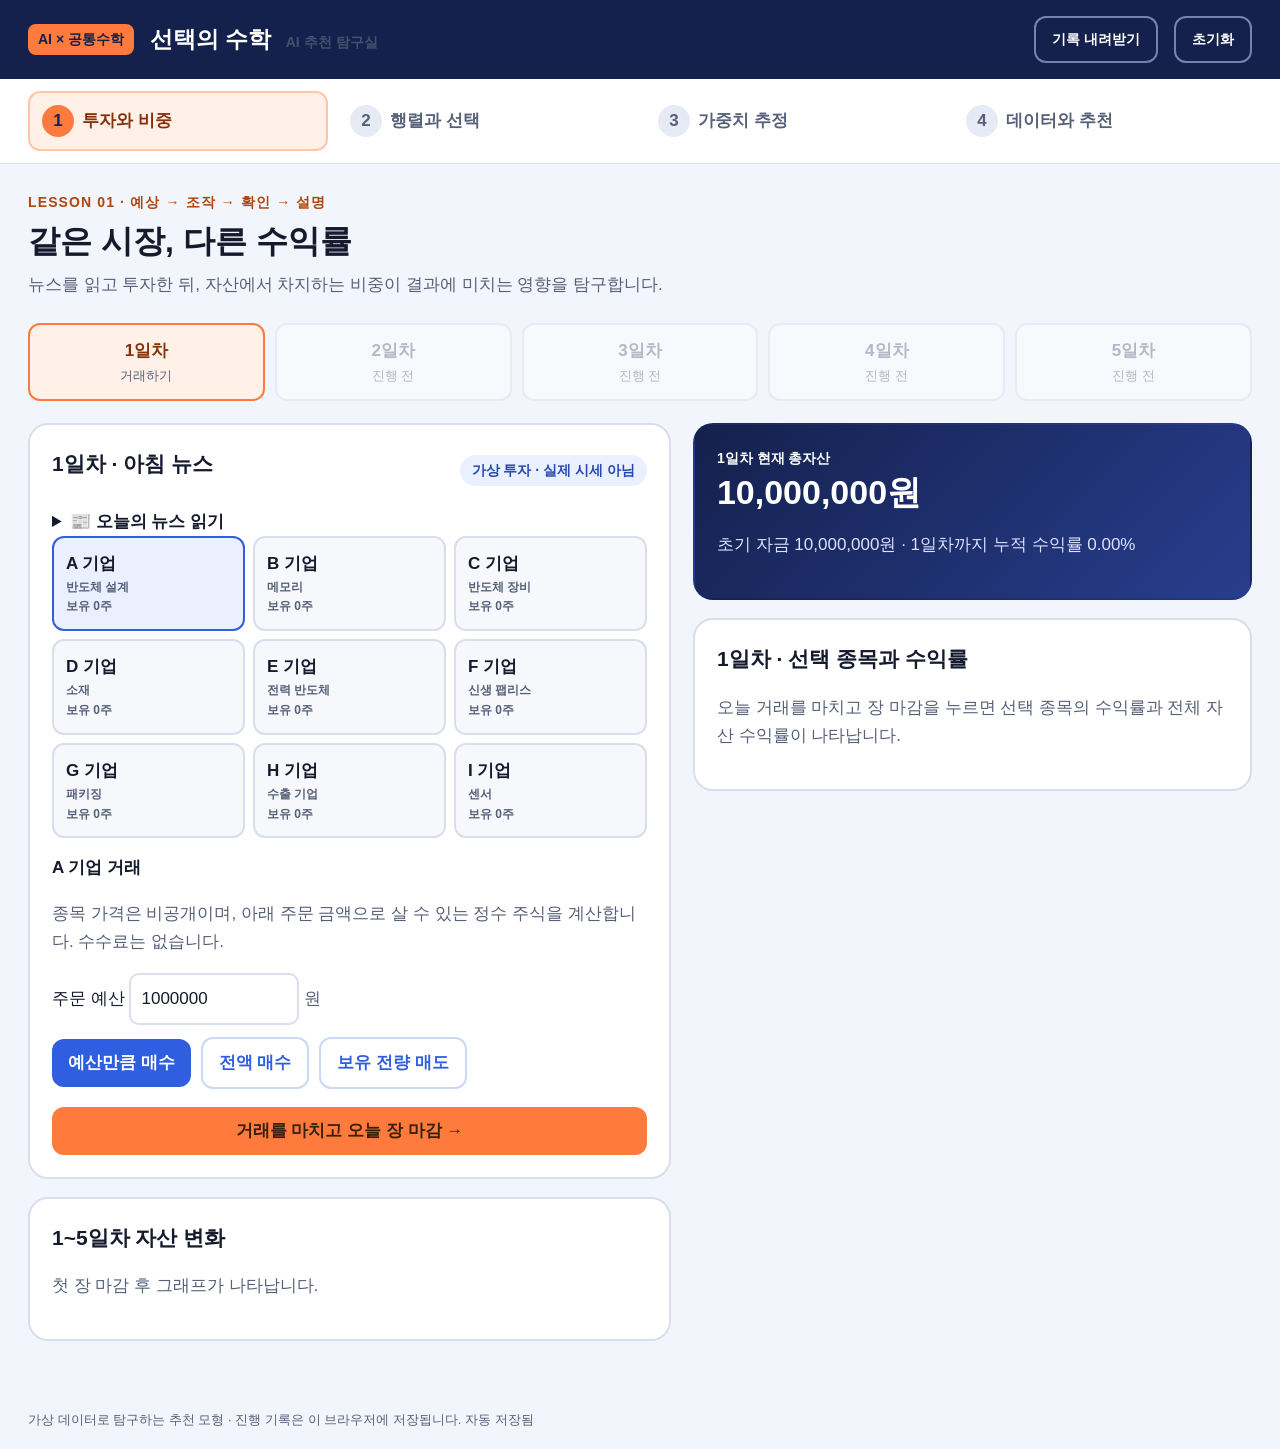
==== ai-math/index.html @ f9b7d898 "Improve matrix notation and add per-product answer verdicts" ====
<!doctype html>
<html lang="ko"><head><meta charset="utf-8"><meta name="viewport" content="width=device-width,initial-scale=1"><title>선택의 수학 · AI 추천 탐구실</title><link rel="stylesheet" href="styles.css?v=4ef4c8dabb06"><script src="script.js?v=f99b9f321ad0" defer></script></head>
<body><header><span class="badge">AI × 공통수학</span><h1>선택의 수학 <small>AI 추천 탐구실</small></h1><button id="export" class="outline light">기록 내려받기</button><button id="reset" class="outline light">초기화</button></header>
<nav aria-label="차시 선택" id="tabs"></nav><main><div class="intro"><span id="eyebrow"></span><h2 id="title"></h2><p id="description"></p></div><div id="content"></div></main><footer>가상 데이터로 탐구하는 추천 모형 · 진행 기록은 이 브라우저에 저장됩니다. <span id="save-status" role="status"></span></footer><div id="toast" role="status" aria-live="polite"></div></body></html>
---- ai-math/styles.css ----
:root{--navy:#14214d;--orange:#ff7a3d;--blue:#2f5fe0;--green:#087854;--red:#b32e36;--ink:#151a2d;--sub:#566079;--line:#d8deec;--bg:#f2f5fb}*{box-sizing:border-box}body{margin:0;background:var(--bg);color:var(--ink);font-family:Pretendard,"Noto Sans KR","Malgun Gothic",sans-serif;font-size:17px;line-height:1.65}header{background:var(--navy);color:white;display:flex;gap:16px;align-items:center;padding:16px 28px;flex-wrap:wrap}h1{font-size:23px;margin:0;flex:1}h1 small{font-size:14px;opacity:.75;display:inline-block;margin-left:8px}.badge{background:var(--orange);color:#14214d;border-radius:8px;padding:4px 10px;font-weight:800;font-size:14px}nav{background:white;display:grid;grid-template-columns:repeat(4,1fr);gap:8px;padding:12px 28px;border-bottom:1px solid var(--line)}nav button{background:white;color:var(--sub);box-shadow:none;text-align:left;border:2px solid transparent;padding:12px}nav button.active{background:#fff1e8;border-color:#ffc5a8;color:#85320c}.number{display:inline-grid;place-items:center;border-radius:50%;width:32px;height:32px;background:#e6eaf4;margin-right:8px}.active .number{background:var(--orange);color:var(--navy)}main{max-width:1400px;margin:auto;padding:24px 28px 50px}.intro span{font-weight:800;color:#ad470f;font-size:14px;letter-spacing:.08em}h2{font-size:32px;margin:4px 0 8px;line-height:1.35}.intro p{color:var(--sub);margin:0 0 24px}.grid{display:grid;grid-template-columns:minmax(0,1.15fr) minmax(0,1fr);gap:22px;align-items:start}.stack{display:grid;gap:18px}.card{background:white;border:2px solid var(--line);border-radius:20px;padding:22px;min-width:0}.card h3{margin:0 0 12px;font-size:21px}.card h4{margin:16px 0 6px}.hero{background:linear-gradient(135deg,#14214d,#293d8e);color:white;border-color:transparent}.hero p{color:#dce3ff}.muted,small{color:var(--sub)}.hero small{color:#dce3ff}.row{display:flex;gap:10px;align-items:center;flex-wrap:wrap}.between{justify-content:space-between}.metric{font-size:34px;font-weight:850;line-height:1.3}.label{font-size:14px;font-weight:700}.pill{display:inline-block;background:#eaf0ff;color:#2549ae;border-radius:20px;padding:4px 12px;font-size:14px;font-weight:800}.good{color:var(--green)}.bad{color:var(--red)}button{font:inherit;font-weight:750;border:0;border-radius:12px;padding:10px 16px;background:var(--blue);color:white;cursor:pointer;transition:background .15s}button:hover{filter:brightness(.94)}button:focus-visible,input:focus-visible,textarea:focus-visible,select:focus-visible{outline:3px solid #e08a1e;outline-offset:3px}button:disabled{opacity:.4;cursor:not-allowed}button.orange{background:var(--orange);color:#38200b}.outline{background:white;color:var(--blue);border:2px solid #cbd8fa}.light{color:white;border-color:#7682ac;background:transparent;font-size:14px}input,textarea,select{font:inherit;color:var(--ink);padding:10px;border:2px solid var(--line);border-radius:10px;background:white;max-width:100%}input[type=range]{width:100%;accent-color:var(--blue);padding:0;min-height:32px}input[type=number]{width:95px}textarea{display:block;width:100%;resize:vertical;min-height:100px;margin:10px 0}.scroll{overflow:auto;max-width:100%}table{width:100%;border-collapse:collapse;font-variant-numeric:tabular-nums}th{font-size:14px;color:#2549ae;background:#eaf0ff;white-space:nowrap}td,th{padding:9px 8px;text-align:center;border-bottom:1px solid #e5e9f2}td:first-child{text-align:left;font-weight:700}.stockgrid{display:grid;grid-template-columns:repeat(3,1fr);gap:8px}.stock{background:#f6f8fc;color:var(--ink);border:2px solid var(--line);text-align:left;padding:12px}.stock.selected{border-color:var(--blue);background:#eaf0ff}.stock small{display:block;font-size:12px}.notice{background:#fff6dd;border-left:5px solid #d78b1e;padding:13px 16px;border-radius:10px;margin:14px 0}.feedback{background:#e6f7f0;border-left:5px solid var(--green);padding:14px;border-radius:10px;margin-top:14px}.equation{font-size:21px;text-align:center;background:#f2f5fc;padding:16px;border-radius:14px;overflow:auto}.matrix{display:inline-grid;gap:4px;padding:8px 14px;border-left:3px solid var(--navy);border-right:3px solid var(--navy);vertical-align:middle;margin:8px}.matrix span{display:flex;gap:20px;justify-content:space-between}svg{width:100%;height:auto;display:block}.legend{display:flex;gap:15px;justify-content:center;flex-wrap:wrap;font-size:14px}.swatch{display:inline-block;width:10px;height:10px;border-radius:50%;margin-right:5px}.student{font-size:58px;text-align:center;margin:12px}.progress{height:9px;border-radius:9px;background:#e5eaf5;overflow:hidden;margin:12px 0}.progress div{height:100%;background:var(--orange)}.choices{display:grid;grid-template-columns:repeat(4,1fr);gap:8px;margin:12px 0}.choices div{text-align:center;padding:12px 4px;border-radius:12px;background:#f2f5fb}.choices .winner{background:#e6f7f0;box-shadow:inset 0 0 0 2px var(--green)}.compare{display:grid;grid-template-columns:1fr 1fr;gap:12px}.compare>div{border:2px solid var(--line);border-radius:15px;padding:16px}.matchgrid{display:grid;grid-template-columns:repeat(5,1fr);gap:6px}.match{padding:8px;background:#e6f7f0;color:var(--green);border-radius:9px;text-align:center;font-size:13px}.match.no{background:#fdecea;color:var(--red)}details{margin-top:14px}summary{cursor:pointer;font-weight:750}footer{max-width:1400px;margin:auto;padding:18px 28px;font-size:13px;color:var(--sub)}#toast{position:fixed;bottom:20px;left:50%;transform:translateX(-50%);background:var(--navy);color:white;padding:12px 24px;border-radius:12px;display:none;max-width:90%;z-index:20}.plotlabel{font-size:12px;fill:var(--sub)}.checkpoint{background:#f5f8ff;padding:14px;border-radius:12px;margin-top:12px}.formula-input{width:62px!important;padding:5px;text-align:center}.sr-only{position:absolute;width:1px;height:1px;overflow:hidden;clip:rect(0,0,0,0)}@media(max-width:950px){.grid{grid-template-columns:1fr}nav{padding:8px;gap:2px}nav button{font-size:13px;padding:8px 4px}.number{display:block;margin:0 auto 4px}header{padding:14px}main{padding:20px 14px}h2{font-size:26px}.card{padding:17px}h1 small{display:block;margin:0}.compare{grid-template-columns:1fr}}@media print{header button,nav,button{display:none}body{background:white}.grid{display:block}.card{break-inside:avoid;margin-bottom:16px}footer{display:none}}
@media(max-width:600px){header{gap:10px}header .badge{font-size:12px}h1{flex:1 1 180px;font-size:21px}header button{flex:1}.number{display:grid}.matchgrid{gap:5px}.match{font-size:12px}}
.day-steps{display:grid;grid-template-columns:repeat(5,minmax(0,1fr));gap:10px;margin-bottom:22px}.day-steps button{background:white;color:var(--sub);border:2px solid var(--line);padding:12px 6px;box-shadow:none}.day-steps button small{display:block;font-size:13px;font-weight:500}.day-steps .selected{background:#fff1e8;border-color:var(--orange);color:#85320c}.day-metrics{margin:12px 0 20px}.day-metrics .metric{font-size:28px;margin:8px 0}.total-row{background:#eaf0ff;font-weight:800}@media(max-width:600px){.day-steps{gap:5px}.day-steps button{font-size:14px;padding:9px 2px}.day-steps button small{font-size:11px}#day-result td,#day-result th{padding:8px 4px;font-size:13px}.day-metrics{grid-template-columns:1fr 1fr}.day-metrics>div{padding:10px}.day-metrics .metric{font-size:23px}}
@media(max-width:600px){header{display:grid;grid-template-columns:auto minmax(0,1fr)}header h1{font-size:21px;min-width:0}header button{width:100%;white-space:nowrap}header h1 small{font-size:13px}}
.math-steps{display:grid;grid-template-columns:repeat(6,minmax(0,1fr));gap:8px;margin-bottom:20px}.math-steps button{background:white;color:var(--sub);border:2px solid var(--line);padding:12px 6px;font-size:14px}.math-steps button span{display:block;font-size:18px;margin-bottom:4px}.math-steps .selected{background:#fff1e8;border-color:var(--orange);color:#85320c}.math-activity{max-width:1050px;margin:auto}.math-navigation{border-top:1px solid var(--line);padding-top:20px;margin-top:26px}.math-input{width:76px!important;padding:7px;text-align:center}.math-expression{gap:8px;font-size:18px}.math-expression .matrix{padding:6px}.matrix-tasks{display:grid;grid-template-columns:1fr 1fr;gap:12px}.score-input-table td{padding:6px}.answer-error{border-color:var(--red);background:#fff3f1}.range-tasks .math-input{width:90px!important}@media(max-width:850px){.math-steps{grid-template-columns:repeat(3,minmax(0,1fr))}.matrix-tasks{grid-template-columns:1fr}}@media(max-width:600px){.math-input{width:60px!important}.math-expression{font-size:15px}.math-steps button{font-size:12px}.math-activity{padding:16px}.score-input-table{min-width:370px}}
var{font-family:"Cambria Math","Times New Roman",serif;font-style:italic;font-weight:500;font-size:1.12em}.matrix-question h4{margin:0 0 16px}.matrix-equation{display:flex;align-items:center;gap:16px;flex-wrap:nowrap;min-height:108px}.math-matrix{position:relative;display:inline-grid;align-items:center;justify-items:center;gap:12px;padding:14px 16px;vertical-align:middle;color:var(--navy)}.math-matrix::before,.math-matrix::after{content:"";position:absolute;top:0;bottom:0;width:10px;border-top:2px solid currentColor;border-bottom:2px solid currentColor}.math-matrix::before{left:0;border-left:2px solid currentColor}.math-matrix::after{right:0;border-right:2px solid currentColor}.matrix-row{grid-template-columns:repeat(2,1fr)}.matrix-column{grid-template-columns:1fr;font-family:"Cambria Math","Times New Roman",serif;font-size:25px;gap:4px;white-space:nowrap}.math-operator{font-family:"Cambria Math","Times New Roman",serif;font-size:28px}.matrix-result{display:flex;align-items:center;gap:10px;margin:20px 0}.matrix-question .math-input{width:66px!important;font-family:"Cambria Math","Times New Roman",serif;font-size:23px;padding:9px 4px;font-variant-numeric:tabular-nums;appearance:textfield;-moz-appearance:textfield}.matrix-question input::-webkit-inner-spin-button,.matrix-question input::-webkit-outer-spin-button{-webkit-appearance:none;margin:0}.matrix-check-row{align-items:flex-start;gap:12px;border-top:1px solid var(--line);padding-top:14px}.matrix-verdict{font-size:14px;flex:1;min-width:140px;padding:9px 0;min-height:44px}.verdict-correct{font-weight:750;color:var(--green)}.verdict-wrong{font-weight:750;color:var(--red)}.answer-correct{border-color:var(--green);background:#f0faf5}@media(max-width:600px){.matrix-equation{gap:10px}.math-matrix{padding:12px;gap:8px}.matrix-question .math-input{width:55px!important;font-size:21px}.matrix-column{font-size:24px}.matrix-result{gap:9px}.matrix-question{padding:16px 12px}}
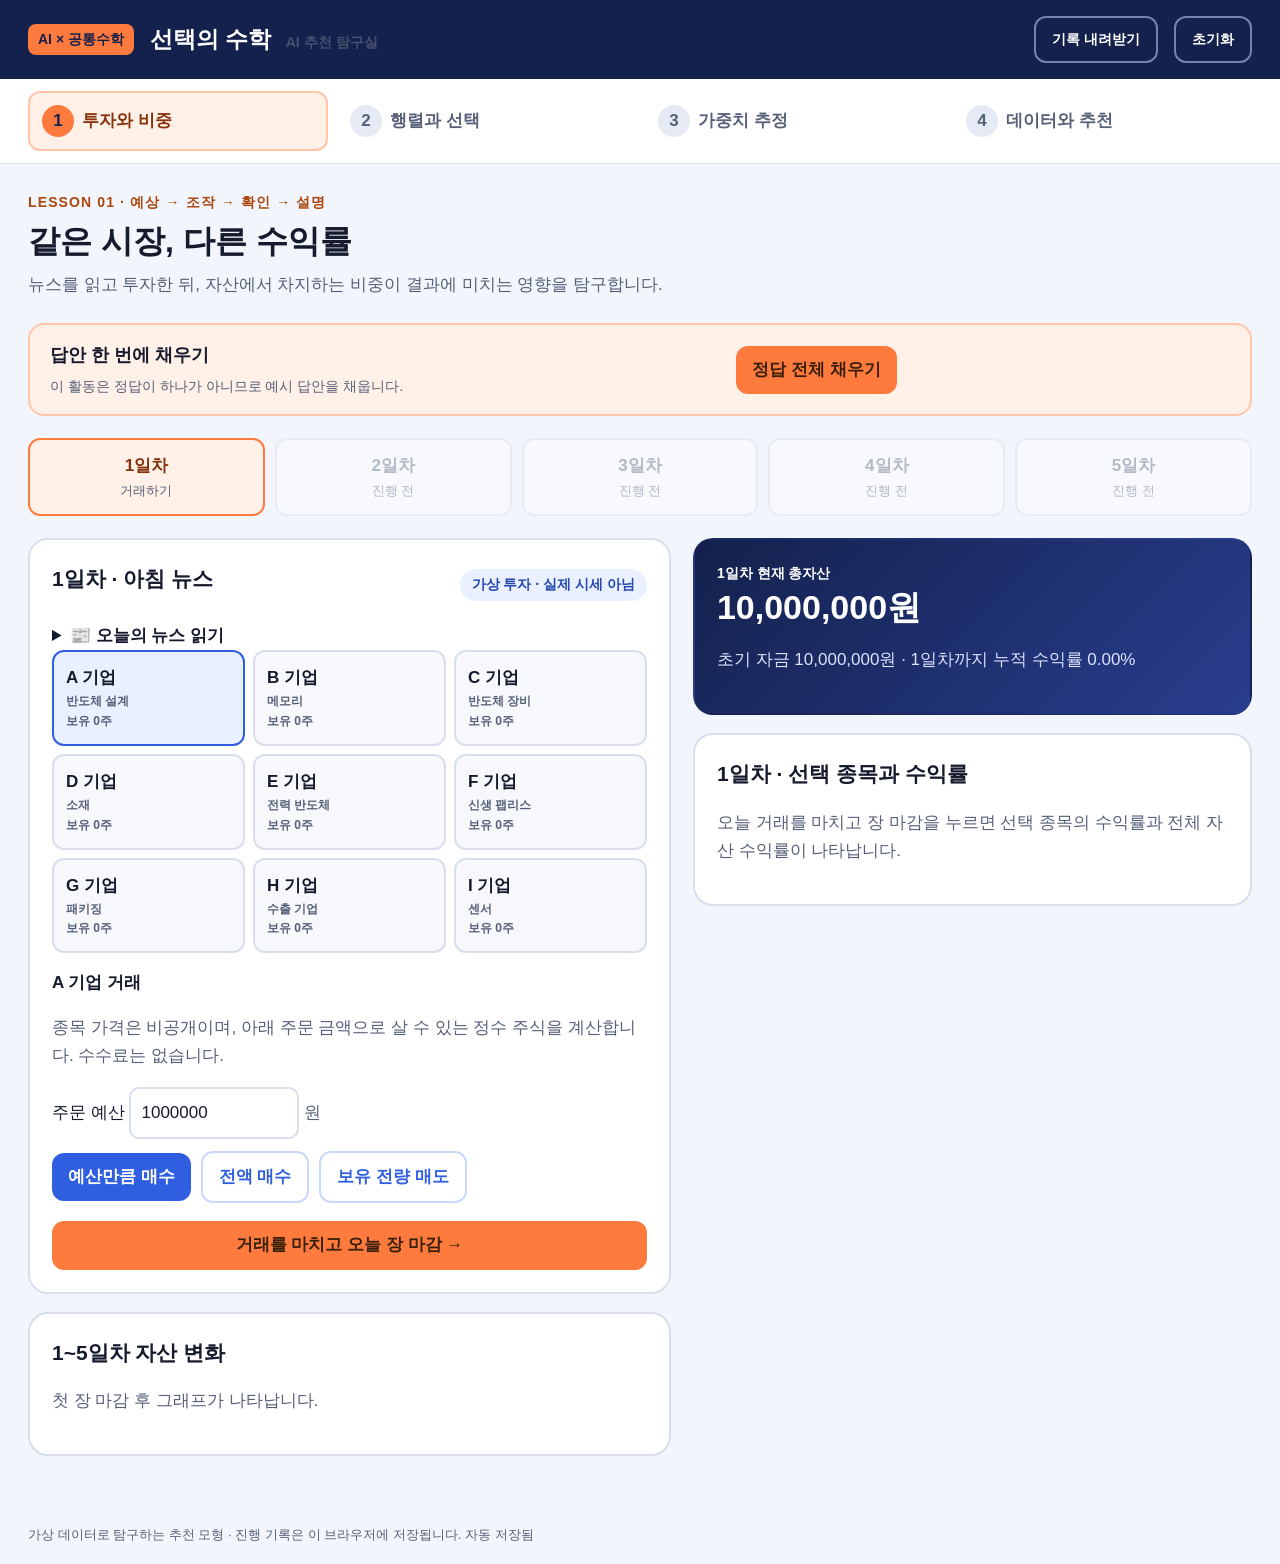
==== commit 61e96b33: "Put fill-all control at the top of every lesson" ====
--- a/ai-math/index.html
+++ b/ai-math/index.html
@@ -1,4 +1,4 @@
 <!doctype html>
-<html lang="ko"><head><meta charset="utf-8"><meta name="viewport" content="width=device-width,initial-scale=1"><title>선택의 수학 · AI 추천 탐구실</title><link rel="stylesheet" href="styles.css?v=4ef4c8dabb06"><script src="script.js?v=f99b9f321ad0" defer></script></head>
+<html lang="ko"><head><meta charset="utf-8"><meta name="viewport" content="width=device-width,initial-scale=1"><title>선택의 수학 · AI 추천 탐구실</title><link rel="stylesheet" href="styles.css?v=78917ef4bb90"><script src="script.js?v=83de7d25c294" defer></script></head>
 <body><header><span class="badge">AI × 공통수학</span><h1>선택의 수학 <small>AI 추천 탐구실</small></h1><button id="export" class="outline light">기록 내려받기</button><button id="reset" class="outline light">초기화</button></header>
 <nav aria-label="차시 선택" id="tabs"></nav><main><div class="intro"><span id="eyebrow"></span><h2 id="title"></h2><p id="description"></p></div><div id="content"></div></main><footer>가상 데이터로 탐구하는 추천 모형 · 진행 기록은 이 브라우저에 저장됩니다. <span id="save-status" role="status"></span></footer><div id="toast" role="status" aria-live="polite"></div></body></html>
--- a/ai-math/styles.css
+++ b/ai-math/styles.css
@@ -4,3 +4,10 @@
 @media(max-width:600px){header{display:grid;grid-template-columns:auto minmax(0,1fr)}header h1{font-size:21px;min-width:0}header button{width:100%;white-space:nowrap}header h1 small{font-size:13px}}
 .math-steps{display:grid;grid-template-columns:repeat(6,minmax(0,1fr));gap:8px;margin-bottom:20px}.math-steps button{background:white;color:var(--sub);border:2px solid var(--line);padding:12px 6px;font-size:14px}.math-steps button span{display:block;font-size:18px;margin-bottom:4px}.math-steps .selected{background:#fff1e8;border-color:var(--orange);color:#85320c}.math-activity{max-width:1050px;margin:auto}.math-navigation{border-top:1px solid var(--line);padding-top:20px;margin-top:26px}.math-input{width:76px!important;padding:7px;text-align:center}.math-expression{gap:8px;font-size:18px}.math-expression .matrix{padding:6px}.matrix-tasks{display:grid;grid-template-columns:1fr 1fr;gap:12px}.score-input-table td{padding:6px}.answer-error{border-color:var(--red);background:#fff3f1}.range-tasks .math-input{width:90px!important}@media(max-width:850px){.math-steps{grid-template-columns:repeat(3,minmax(0,1fr))}.matrix-tasks{grid-template-columns:1fr}}@media(max-width:600px){.math-input{width:60px!important}.math-expression{font-size:15px}.math-steps button{font-size:12px}.math-activity{padding:16px}.score-input-table{min-width:370px}}
 var{font-family:"Cambria Math","Times New Roman",serif;font-style:italic;font-weight:500;font-size:1.12em}.matrix-question h4{margin:0 0 16px}.matrix-equation{display:flex;align-items:center;gap:16px;flex-wrap:nowrap;min-height:108px}.math-matrix{position:relative;display:inline-grid;align-items:center;justify-items:center;gap:12px;padding:14px 16px;vertical-align:middle;color:var(--navy)}.math-matrix::before,.math-matrix::after{content:"";position:absolute;top:0;bottom:0;width:10px;border-top:2px solid currentColor;border-bottom:2px solid currentColor}.math-matrix::before{left:0;border-left:2px solid currentColor}.math-matrix::after{right:0;border-right:2px solid currentColor}.matrix-row{grid-template-columns:repeat(2,1fr)}.matrix-column{grid-template-columns:1fr;font-family:"Cambria Math","Times New Roman",serif;font-size:25px;gap:4px;white-space:nowrap}.math-operator{font-family:"Cambria Math","Times New Roman",serif;font-size:28px}.matrix-result{display:flex;align-items:center;gap:10px;margin:20px 0}.matrix-question .math-input{width:66px!important;font-family:"Cambria Math","Times New Roman",serif;font-size:23px;padding:9px 4px;font-variant-numeric:tabular-nums;appearance:textfield;-moz-appearance:textfield}.matrix-question input::-webkit-inner-spin-button,.matrix-question input::-webkit-outer-spin-button{-webkit-appearance:none;margin:0}.matrix-check-row{align-items:flex-start;gap:12px;border-top:1px solid var(--line);padding-top:14px}.matrix-verdict{font-size:14px;flex:1;min-width:140px;padding:9px 0;min-height:44px}.verdict-correct{font-weight:750;color:var(--green)}.verdict-wrong{font-weight:750;color:var(--red)}.answer-correct{border-color:var(--green);background:#f0faf5}@media(max-width:600px){.matrix-equation{gap:10px}.math-matrix{padding:12px;gap:8px}.matrix-question .math-input{width:55px!important;font-size:21px}.matrix-column{font-size:24px}.matrix-result{gap:9px}.matrix-question{padding:16px 12px}}
+
+@font-face{font-family:"Inquiry Math";src:url([data-uri]) format("woff");font-style:normal;font-weight:400;font-display:swap}
+var{font-family:"Inquiry Math","Cambria Math",serif;font-style:normal;font-weight:400;font-synthesis:none}.matrix-column var{font-size:1em}.math-matrix::before,.math-matrix::after{border:0;width:14px;background:url("data:image/svg+xml,%3Csvg xmlns='http://www.w3.org/2000/svg' viewBox='0 0 16 100' preserveAspectRatio='none'%3E%3Cpath d='M14 1 C-2 22 -2 78 14 99' fill='none' stroke='%2314214d' stroke-width='2' vector-effect='non-scaling-stroke'/%3E%3C/svg%3E") center/100% 100% no-repeat}.math-matrix::after{transform:scaleX(-1)}.matrix-result{display:flex;flex-wrap:nowrap;white-space:nowrap;gap:12px}.matrix-result>*{flex:0 0 auto}.matrix-polynomial{display:inline-flex;align-items:center;gap:9px;white-space:nowrap;flex-wrap:nowrap}.matrix-polynomial>*{flex:0 0 auto}.matrix-polynomial var{margin-left:-4px}@media(max-width:600px){.matrix-result{gap:10px}.matrix-polynomial{gap:8px}}
+.row-calculate{white-space:nowrap;font-size:14px;padding:7px 10px}.score-input-table th:first-child,.score-input-table td:first-child{position:sticky;left:0;background:#f5f8ff;z-index:1}.score-input-table th:first-child{background:#eaf0ff}
+.plot-reference{margin:20px 0 24px}.plot-reference h4{margin:0 0 10px}.plot-reference table{min-width:320px}
+.fill-all-row{margin-top:20px}
+.fill-toolbar{background:#fff1e8;border:2px solid #ffc5a8;border-radius:16px;padding:16px 20px;display:flex;align-items:center;justify-content:space-between;gap:12px;flex-wrap:wrap;margin-bottom:22px}.fill-toolbar strong{font-size:18px}.fill-toolbar p{margin:4px 0 0;color:var(--sub);font-size:14px}.fill-toolbar button{white-space:nowrap}#fill-toolbar-status:not(:empty){flex-basis:100%;font-size:14px;color:var(--green);font-weight:700}@media(max-width:600px){.fill-toolbar button{width:100%}}
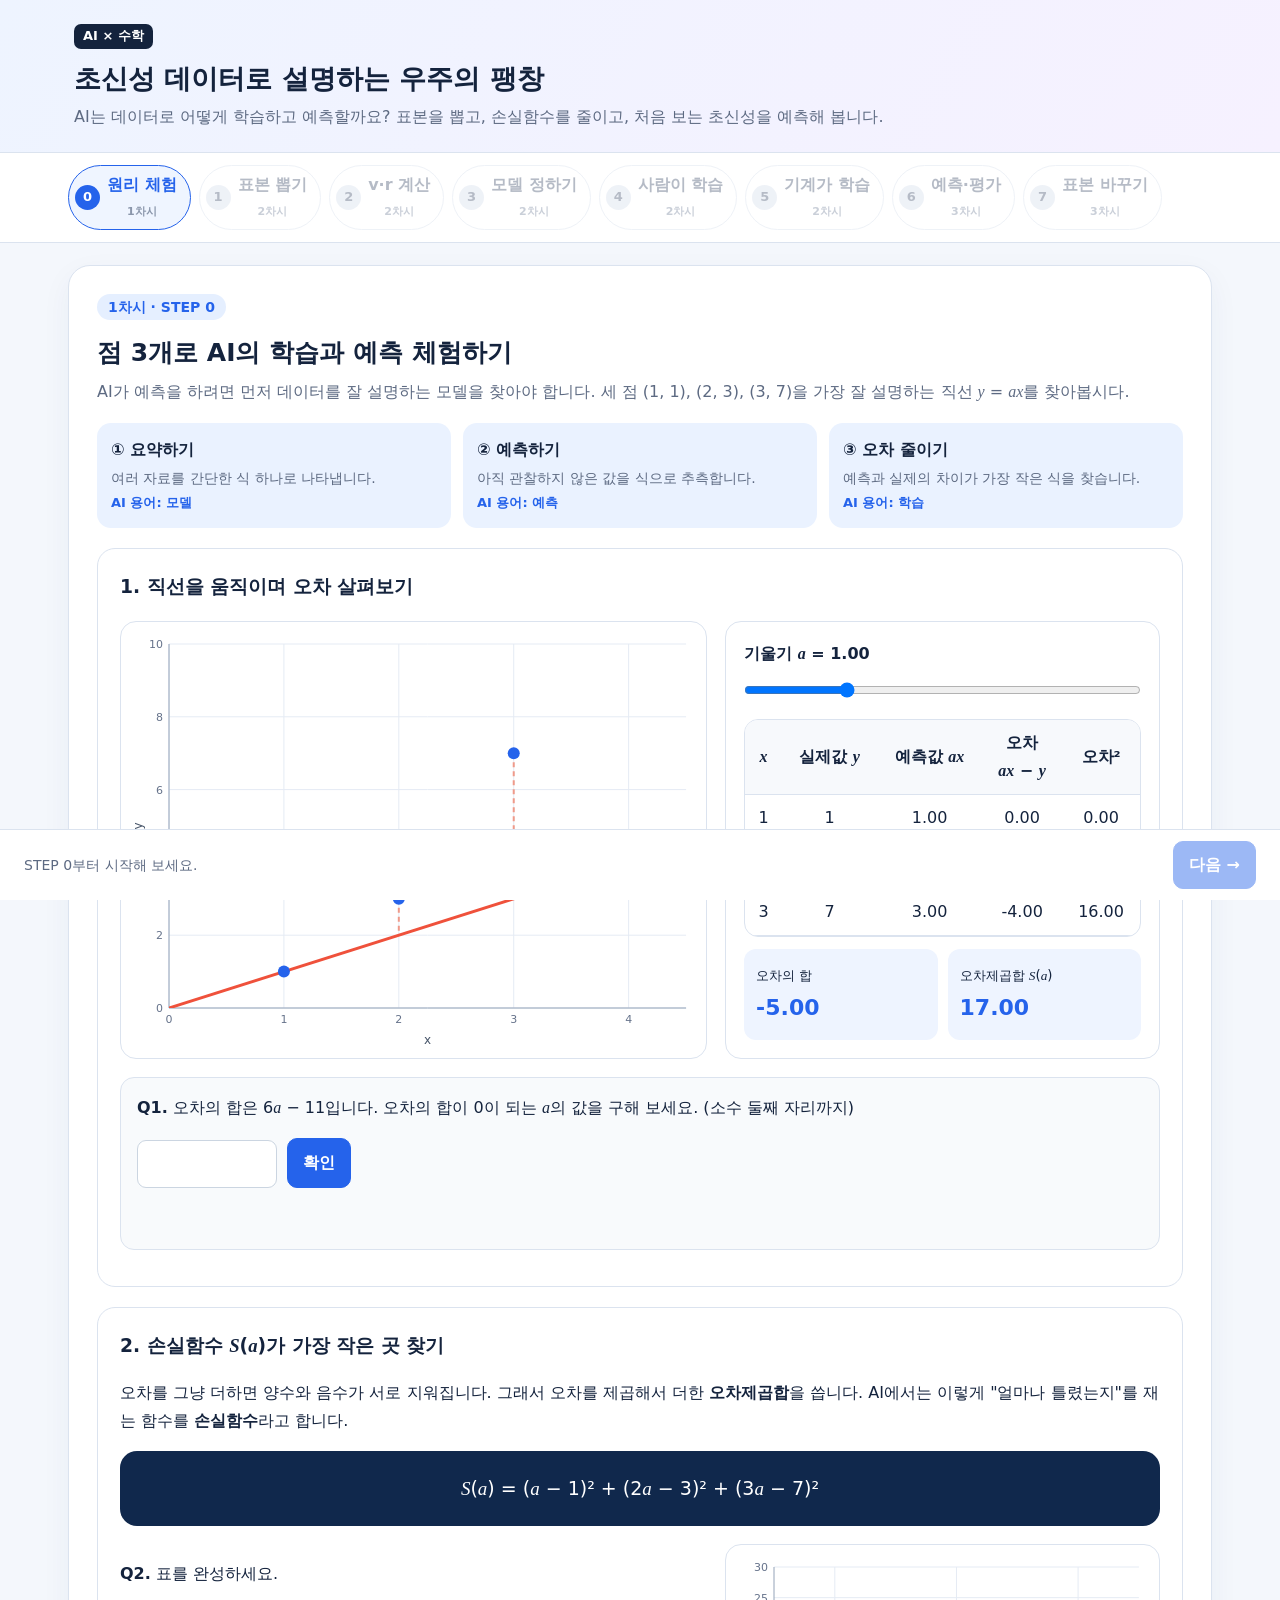
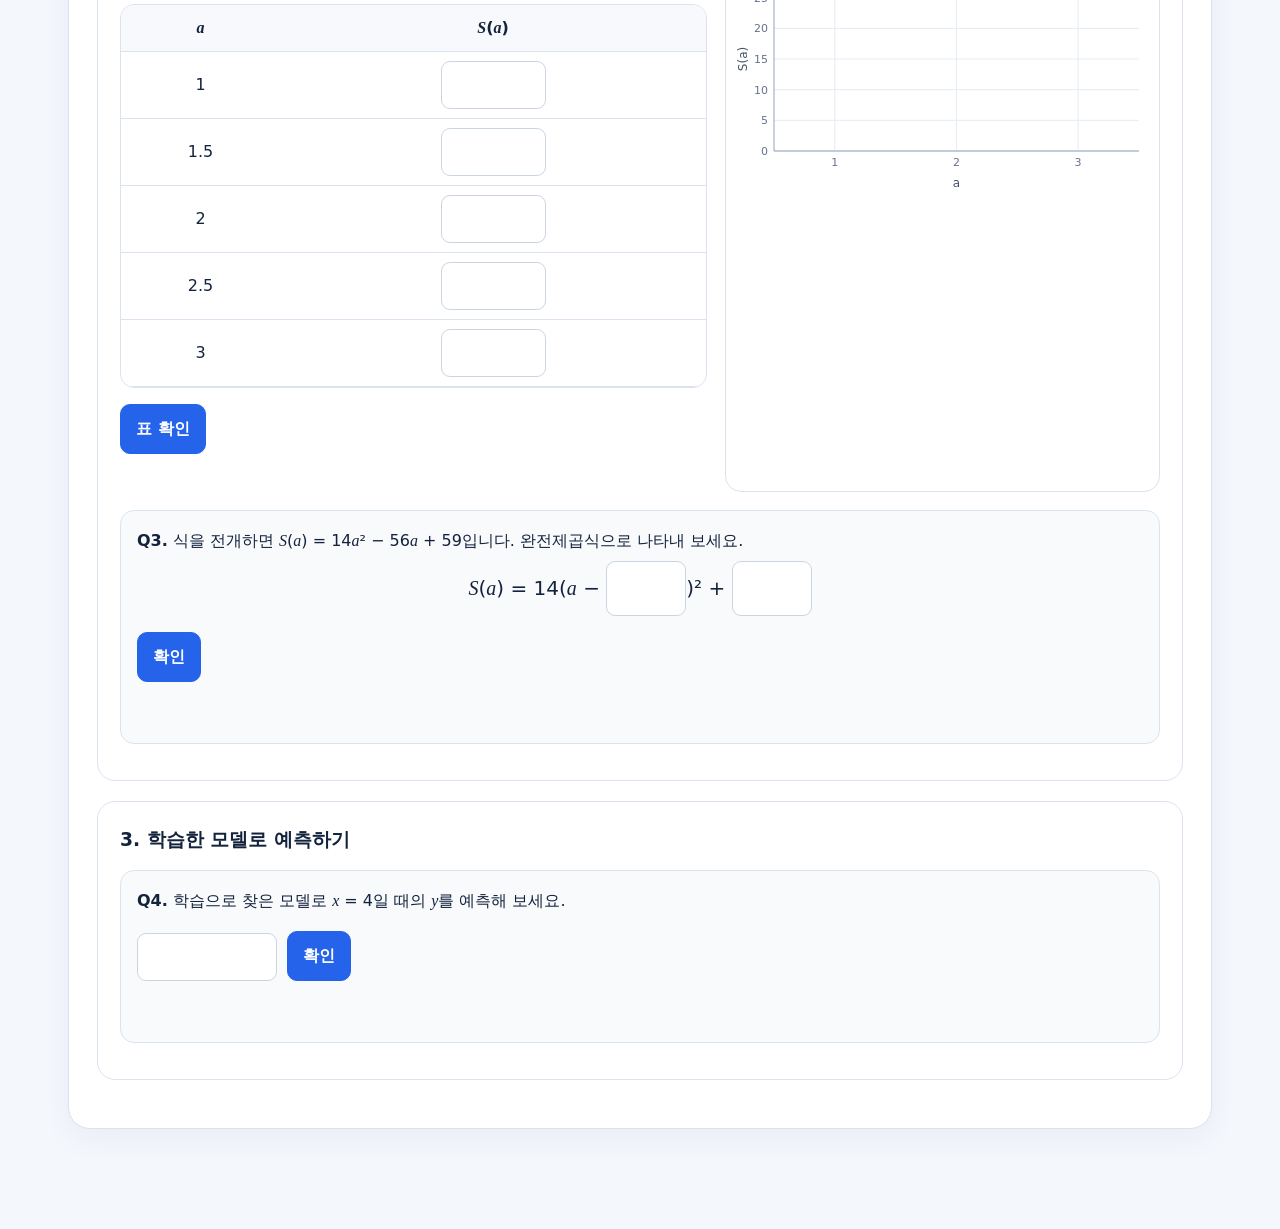
==== commit 47a2c3d3: "Add files via upload" ====
--- a/ai-math/index.html
+++ b/ai-math/index.html
@@ -1,4 +1,275 @@
 <!doctype html>
-<html lang="ko"><head><meta charset="utf-8"><meta name="viewport" content="width=device-width,initial-scale=1"><title>선택의 수학 · AI 추천 탐구실</title><link rel="stylesheet" href="styles.css?v=78917ef4bb90"><script src="script.js?v=83de7d25c294" defer></script></head>
-<body><header><span class="badge">AI × 공통수학</span><h1>선택의 수학 <small>AI 추천 탐구실</small></h1><button id="export" class="outline light">기록 내려받기</button><button id="reset" class="outline light">초기화</button></header>
-<nav aria-label="차시 선택" id="tabs"></nav><main><div class="intro"><span id="eyebrow"></span><h2 id="title"></h2><p id="description"></p></div><div id="content"></div></main><footer>가상 데이터로 탐구하는 추천 모형 · 진행 기록은 이 브라우저에 저장됩니다. <span id="save-status" role="status"></span></footer><div id="toast" role="status" aria-live="polite"></div></body></html>
+<html lang="ko">
+<head>
+<meta charset="utf-8">
+<meta name="viewport" content="width=device-width,initial-scale=1">
+<title>초신성 데이터로 설명하는 우주의 팽창</title>
+<link rel="stylesheet" href="style.css">
+</head>
+<body>
+<header><div><span class="badge">AI × 수학</span><h1>초신성 데이터로 설명하는 우주의 팽창</h1><p>AI는 데이터로 어떻게 학습하고 예측할까요? 표본을 뽑고, 손실함수를 줄이고, 처음 보는 초신성을 예측해 봅니다.</p></div></header>
+<nav id="tabs" aria-label="활동 단계"></nav>
+<main>
+
+<!-- STEP 0 -->
+<section class="stage" data-step="0">
+<span class="tag">1차시 · STEP 0</span>
+<h2>점 3개로 AI의 학습과 예측 체험하기</h2>
+<p class="lead">AI가 예측을 하려면 먼저 데이터를 잘 설명하는 모델을 찾아야 합니다. 세 점 (1, 1), (2, 3), (3, 7)을 가장 잘 설명하는 직선 <i>y</i> = <i>ax</i>를 찾아봅시다.</p>
+<div class="uses">
+<div><b>① 요약하기</b><span>여러 자료를 간단한 식 하나로 나타냅니다.</span><em>AI 용어: 모델</em></div>
+<div><b>② 예측하기</b><span>아직 관찰하지 않은 값을 식으로 추측합니다.</span><em>AI 용어: 예측</em></div>
+<div><b>③ 오차 줄이기</b><span>예측과 실제의 차이가 가장 작은 식을 찾습니다.</span><em>AI 용어: 학습</em></div>
+</div>
+
+<div class="lesson">
+<h3>1. 직선을 움직이며 오차 살펴보기</h3>
+<div class="plot-layout">
+<div class="canvasbox"><canvas id="toyPlot" class="tall"></canvas></div>
+<aside>
+<label class="sliderlabel">기울기 <i>a</i> = <b id="toyAval">1.00</b></label>
+<input id="toyA" type="range" min="0" max="4" step="0.05" value="1">
+<div class="tablewrap small"><table><thead><tr><th><i>x</i></th><th>실제값 <i>y</i></th><th>예측값 <i>ax</i></th><th>오차<br><i>ax</i> − <i>y</i></th><th>오차²</th></tr></thead><tbody id="toyRows"></tbody></table></div>
+<div class="sums"><div><small>오차의 합</small><b id="toySum">–</b></div><div><small>오차제곱합 <i>S</i>(<i>a</i>)</small><b id="toySSE">–</b></div></div>
+</aside>
+</div>
+<div class="qbox"><p><b>Q1.</b> 오차의 합은 6<i>a</i> − 11입니다. 오차의 합이 0이 되는 <i>a</i>의 값을 구해 보세요. (소수 둘째 자리까지)</p>
+<div class="controls"><input id="toyZero" type="number" step="0.01" inputmode="decimal" aria-label="오차의 합이 0이 되는 a"><button class="primary" id="toyZeroCheck">확인</button><button class="teacher-only" id="toyFill">정답 채우기(교사용)</button></div><p class="msg" id="toyZeroMsg"></p></div>
+</div>
+
+<div class="lesson">
+<h3>2. 손실함수 <i>S</i>(<i>a</i>)가 가장 작은 곳 찾기</h3>
+<p>오차를 그냥 더하면 양수와 음수가 서로 지워집니다. 그래서 오차를 제곱해서 더한 <b>오차제곱합</b>을 씁니다. AI에서는 이렇게 "얼마나 틀렸는지"를 재는 함수를 <b>손실함수</b>라고 합니다.</p>
+<div class="math"><i>S</i>(<i>a</i>) = (<i>a</i> − 1)² + (2<i>a</i> − 3)² + (3<i>a</i> − 7)²</div>
+<div class="plot-layout">
+<div><p><b>Q2.</b> 표를 완성하세요.</p>
+<div class="tablewrap small"><table><thead><tr><th><i>a</i></th><th><i>S</i>(<i>a</i>)</th></tr></thead><tbody id="toyLossRows"></tbody></table></div>
+<div class="controls"><button class="primary" id="toyTableCheck">표 확인</button></div><p class="msg" id="toyTableMsg"></p></div>
+<div class="canvasbox"><canvas id="toyLoss" class="short"></canvas></div>
+</div>
+<div class="qbox"><p><b>Q3.</b> 식을 전개하면 <i>S</i>(<i>a</i>) = 14<i>a</i>² − 56<i>a</i> + 59입니다. 완전제곱식으로 나타내 보세요.</p>
+<p class="square"><i>S</i>(<i>a</i>) = 14(<i>a</i> − <input id="sqA" type="number" step="any" aria-label="꼭짓점의 a 좌표">)² + <input id="sqB" type="number" step="any" aria-label="최솟값"></p>
+<div class="controls"><button class="primary" id="sqCheck">확인</button></div><p class="msg" id="sqMsg"></p></div>
+</div>
+
+<div class="lesson">
+<h3>3. 학습한 모델로 예측하기</h3>
+<div class="qbox"><p><b>Q4.</b> 학습으로 찾은 모델로 <i>x</i> = 4일 때의 <i>y</i>를 예측해 보세요.</p>
+<div class="controls"><input id="toyPred" type="number" step="any" aria-label="x가 4일 때 예측값"><button class="primary" id="toyPredCheck">확인</button></div><p class="msg" id="toyPredMsg"></p></div>
+<div class="terms" id="toyTerms" hidden>
+<h4>방금 한 일을 AI 용어로 바꾸면</h4>
+<table><tbody>
+<tr><td>모델</td><td>자료를 설명하는 식 <i>y</i> = <i>ax</i></td></tr>
+<tr><td>매개변수</td><td>데이터로부터 정해야 하는 값 <i>a</i></td></tr>
+<tr><td>손실함수</td><td>얼마나 틀렸는지 재는 함수 <i>S</i>(<i>a</i>)</td></tr>
+<tr><td>학습</td><td>손실함수가 가장 작아지는 <i>a</i> = 2 찾기</td></tr>
+<tr><td>예측</td><td>학습한 모델로 <i>x</i> = 4일 때 <i>y</i> = 8 계산하기</td></tr>
+</tbody></table>
+<p>다음 차시에는 같은 과정을 실제 초신성 관측 자료로 해 봅니다.</p>
+</div>
+</div>
+</section>
+
+<!-- STEP 1 -->
+<section class="stage" data-step="1" hidden>
+<span class="tag">2차시 · STEP 1</span>
+<h2>탐구할 초신성 표본을 뽑으세요</h2>
+<p class="lead">Ia형 초신성 1,048개의 관측 자료(Pantheon 표본)가 이 파일 안에 들어 있어 휴대폰에서도 바로 쓸 수 있습니다.</p>
+<div class="chips"><details><summary>학습 데이터</summary>모델이 매개변수를 정할 때 쓰는 자료</details><details><summary>검증 데이터</summary>학습에 쓰지 않고 남겨 두었다가 예측 실력을 평가할 때 쓰는 자료</details></div>
+<div class="qbox"><p><b>먼저 예상해 보세요.</b> 지구에서 멀리 있는 초신성일수록 멀어지는 속도(후퇴속도)는 어떻게 될까요?</p>
+<div class="radios" id="guessBox"><label><input type="radio" name="guess" value="inc"> 커진다</label><label><input type="radio" name="guess" value="dec"> 작아진다</label><label><input type="radio" name="guess" value="none"> 관계없다</label></div></div>
+<div class="controls">
+<label>자료 범위<select id="range"><option value="near">가까운 초신성 (z &lt; 0.1)</option><option value="all">전체 초신성</option></select></label>
+<label><span id="countLabel">표본 개수</span><input id="count" type="number" min="20" value="30"></label>
+<button class="primary" id="pick">무작위 표본 뽑기</button>
+</div>
+<p class="note">뽑은 표본의 80%는 <b>학습용</b>, 20%는 <b>검증용</b>으로 자동으로 나뉩니다. 검증용 자료는 학습하는 동안 쓰지 않고 남겨 두었다가 STEP 6에서 모델의 예측 실력을 평가할 때 씁니다.</p>
+<div class="stats" id="sampleStats">
+<div><small>선택한 표본</small><b id="stN">–</b></div>
+<div><small>적색편이 <i>zcmb</i>의 범위 · 평균</small><b id="stZ">–</b></div>
+<div><small>가장 밝은 초신성 (<i>mb</i> 최소)</small><b id="stBright">–</b></div>
+<div><small>가장 큰 <i>zcmb</i></small><b id="stFar">–</b></div>
+</div>
+<div class="tablewrap"><table><thead><tr><th>번호</th><th>Ia형 초신성</th><th><button class="sort" data-key="z">적색편이 <i>zcmb</i> <span>↕</span></button></th><th><button class="sort" data-key="m">겉보기등급 <i>mb</i> <span>↕</span></button></th><th>용도</th></tr></thead><tbody id="sampleRows"><tr><td colspan="5">예상을 고른 뒤 표본을 뽑아 주세요.</td></tr></tbody></table></div>
+</section>
+
+<!-- STEP 2 -->
+<section class="stage" data-step="2" hidden>
+<span class="tag">2차시 · STEP 2</span>
+<h2>후퇴속도 <i>v</i>와 거리 <i>r</i>을 계산하세요</h2>
+<p class="lead">관측값 <i>zcmb</i>와 <i>mb</i>를 AI가 다룰 수 있는 수치(특성)로 바꾸는 단계입니다.</p>
+<div class="formula-grid">
+<div class="formula"><small>후퇴속도</small><i>v</i> = <i>c</i> × <i>zcmb</i><br><span class="note"><i>c</i> = 3 × 10<sup>5</sup> km/s</span></div>
+<div class="formula"><small>거리</small><i>r</i> = 10<sup>(<i>mb</i> − 5.7)/5</sup> (Mpc)<br><span class="note">Ia형 초신성의 절대등급을 −19.3으로 가정한 식</span></div>
+</div>
+<details class="source"><summary>수식 보기: 거리 공식은 어떻게 나왔을까? (심화 · 상용로그)</summary>
+<p>겉보기등급 <i>m</i>, 절대등급 <i>M</i>, 거리 <i>d</i>(pc) 사이에는 <i>m</i> − <i>M</i> = 5 log <i>d</i> − 5가 성립합니다. <i>M</i> = −19.3을 넣으면</p>
+<p class="center"><i>mb</i> + 19.3 = 5 log <i>d</i> − 5 → log <i>d</i> = (<i>mb</i> + 24.3)/5</p>
+<p>1 Mpc = 10<sup>6</sup> pc이므로 log <i>r</i> = (<i>mb</i> + 24.3)/5 − 6 = (<i>mb</i> − 5.7)/5, 즉 <i>r</i> = 10<sup>(<i>mb</i> − 5.7)/5</sup>입니다.</p>
+<p class="note">상용로그는 고등학교 2학년 대수 내용이므로 평가 대상에서 제외합니다.</p>
+</details>
+<details class="source"><summary>유의할 점: <i>v</i> = <i>cz</i>는 어디까지 맞을까?</summary>
+<p><i>v</i> = <i>cz</i>는 적색편이가 작을 때(대략 <i>z</i> &lt; 0.1)만 잘 맞는 근사식입니다. 먼 은하의 적색편이는 우주 공간의 팽창으로 생기기 때문에, <i>z</i>가 큰 자료에 이 식을 그대로 쓰면 속도가 지나치게 크게 계산됩니다. <i>z</i> &gt; 1이면 빛의 속도보다 큰 값이 나오기도 합니다.</p>
+</details>
+<div class="tablewrap"><table><thead><tr><th>초신성</th><th>용도</th><th><i>zcmb</i></th><th><i>mb</i></th><th><i>v</i> (km/s)</th><th><i>r</i> (Mpc)</th><th>확인</th></tr></thead><tbody id="calcRows"></tbody></table></div>
+<div class="controls"><button class="primary" id="checkCalc">계산 확인</button><button id="fillCalc">모두 계산하기</button><span id="calcMsg" class="msg"></span></div>
+</section>
+
+<!-- STEP 3 -->
+<section class="stage" data-step="3" hidden>
+<span class="tag">2차시 · STEP 3</span>
+<h2>점을 찍고 모델을 정하세요</h2>
+<p class="lead">학습용 초신성의 (<i>r</i>, <i>v</i>)를 좌표평면에 찍어 경향을 관찰합니다. 가로축은 거리 <i>r</i>(Mpc), 세로축은 후퇴속도 <i>v</i>(km/s)입니다.</p>
+<div class="chips"><details><summary>모델</summary>자료 사이의 관계를 나타내는 식</details><details><summary>매개변수</summary>모델 안에서 데이터로부터 정해야 하는 값</details></div>
+<div class="plot-layout">
+<div class="canvasbox"><canvas id="plot" class="tall"></canvas></div>
+<aside><small>찍은 점 (학습용)</small><div class="counter"><span id="plotted">0</span> / <span id="plotTotal">0</span></div><button class="primary wide" id="plotAll">모든 점 한 번에 찍기</button><div id="pointList"></div><button class="wide" id="resetPlot">다시 찍기</button></aside>
+</div>
+<div class="lesson" id="modelCard" hidden>
+<h3>관찰하고 모델 정하기</h3>
+<div class="qbox"><p><b>Q1.</b> 점들의 경향으로 알맞은 것은?</p>
+<div class="radios"><label><input type="radio" name="trend" value="inc"> 거리가 멀수록 후퇴속도가 커진다</label><label><input type="radio" name="trend" value="dec"> 거리가 멀수록 후퇴속도가 작아진다</label><label><input type="radio" name="trend" value="none"> 거리와 후퇴속도는 관계없다</label></div>
+<div class="controls"><button class="primary" id="trendCheck">확인</button></div><p class="msg" id="trendMsg"></p></div>
+<div class="qbox"><p><b>Q2.</b> 직선의 식은 보통 <i>y</i> = <i>mx</i> + <i>b</i>로 씁니다. 우리는 절편 <i>b</i>를 빼고 <i>v</i> = <i>ar</i>로 두려고 합니다. 그 이유로 가장 알맞은 것은?</p>
+<div class="radios"><label><input type="radio" name="model" value="origin"> 거리가 0이면 후퇴속도도 0이어야 하므로</label><label><input type="radio" name="model" value="easy"> 절편이 있으면 계산할 수 없으므로</label><label><input type="radio" name="model" value="few"> 자료의 개수가 적으므로</label></div>
+<div class="controls"><button class="primary" id="modelCheck">확인</button></div><p class="msg" id="modelMsg"></p></div>
+</div>
+</section>
+
+<!-- STEP 4 -->
+<section class="stage" data-step="4" hidden>
+<span class="tag">2차시 · STEP 4</span>
+<h2>사람이 학습하기: 손실함수가 가장 작은 <i>a</i> 찾기</h2>
+<p class="lead">모델 <i>v</i> = <i>ar</i>의 기울기 <i>a</i>를 움직이며 손실함수 <i>S</i>(<i>a</i>) = Σ(<i>ar</i><sub>i</sub> − <i>v</i><sub>i</sub>)²이 가장 작아지는 값을 찾아 저장하세요.</p>
+<div class="chips"><details><summary>손실함수</summary>모델의 예측이 실제와 얼마나 다른지 재는 함수. 여기서는 오차제곱합</details></div>
+<div class="plot-layout">
+<div class="canvasbox"><canvas id="linePlot" class="tall"></canvas></div>
+<aside>
+<label class="sliderlabel">기울기 <i>a</i> = <b id="aval">–</b> km/s/Mpc</label>
+<input id="slope" type="range" min="0" max="150" step="0.1" value="20">
+<div class="sse"><small>손실함수 <i>S</i>(<i>a</i>)</small><b id="sse">–</b></div>
+<div class="canvasbox inner"><canvas id="lossPlot" class="short"></canvas></div>
+<button class="primary wide" id="saveGuess">이 값을 내 추정값으로 저장</button>
+<button class="wide teacher-only" id="bestGuess">최솟값으로 이동(교사용)</button>
+<p class="msg" id="guessMsg"></p>
+</aside>
+</div>
+</section>
+
+<!-- STEP 5 -->
+<section class="stage" data-step="5" hidden>
+<span class="tag">2차시 · STEP 5</span>
+<h2>기계가 학습하기: 규칙으로 <i>a</i>를 고쳐 나가기</h2>
+<p class="lead">이번에는 컴퓨터가 정해진 규칙에 따라 <i>a</i>를 스스로 고쳐 나갑니다. 컴퓨터는 그래프 전체를 보지 못하고, 지금 위치 주변의 손실만 계산할 수 있습니다.</p>
+<div class="chips"><details><summary>학습(최적화)</summary>손실함수가 작아지는 방향으로 매개변수를 반복해서 고쳐 나가는 과정</details></div>
+<div class="rule"><b>컴퓨터의 학습 규칙</b><ol><li>시작값 <i>a</i>와 이동 폭 <i>h</i>를 정한다.</li><li><i>S</i>(<i>a</i> − <i>h</i>), <i>S</i>(<i>a</i>), <i>S</i>(<i>a</i> + <i>h</i>)를 계산한다.</li><li>세 값 중 가장 작은 쪽으로 <i>a</i>를 옮긴다.</li><li>지금 자리가 가장 작으면 이동 폭 <i>h</i>를 절반으로 줄인다.</li><li><i>h</i>가 0.01보다 작아지면 멈춘다.</li></ol></div>
+<div class="controls">
+<label>시작값 <i>a</i><input id="gdStart" type="number" step="1" value="20"></label>
+<label>이동 폭 <i>h</i><input id="gdH" type="number" step="1" value="10"></label>
+<button id="gdReset">처음부터</button><button id="gdStep">한 단계 진행</button><button class="primary" id="gdRun">끝까지 진행</button>
+</div>
+<div class="plot-layout">
+<div class="canvasbox"><canvas id="gdPlot" class="tall"></canvas></div>
+<aside>
+<div class="stats one"><div><small>반복 횟수</small><b id="gdIter">0</b></div><div><small>현재 <i>a</i></small><b id="gdA">–</b></div><div><small>이동 폭 <i>h</i></small><b id="gdHval">–</b></div><div><small>현재 <i>S</i>(<i>a</i>)</small><b id="gdS">–</b></div></div>
+<p class="msg" id="gdMsg">‘한 단계 진행’을 눌러 보세요.</p>
+</aside>
+</div>
+<div class="tablewrap log"><table><thead><tr><th>반복</th><th><i>a</i></th><th><i>h</i></th><th><i>S</i>(<i>a</i> − <i>h</i>)</th><th><i>S</i>(<i>a</i>)</th><th><i>S</i>(<i>a</i> + <i>h</i>)</th><th>결정</th></tr></thead><tbody id="gdRows"></tbody></table></div>
+
+<div id="compareCard" hidden>
+<div class="lesson">
+<h3>세 가지 방법으로 구한 <i>a</i> 비교</h3>
+<div class="calculation"><div>내가 찾은 <i>a</i> (STEP 4)<b id="cmpMine">–</b></div><div>기계가 찾은 <i>a</i><b id="cmpGd">–</b></div><div>수학으로 구한 <i>a</i><b id="cmpFormula">–</b></div></div>
+<h4>수학으로 확인하기: 이차함수의 최솟값</h4>
+<p><i>S</i>(<i>a</i>) = Σ(<i>ar</i><sub>i</sub> − <i>v</i><sub>i</sub>)²을 전개하면 <i>a</i>에 대한 이차함수입니다.</p>
+<div class="math"><i>S</i>(<i>a</i>) = (Σ<i>r</i><sub>i</sub>²)<i>a</i>² − 2(Σ<i>r</i><sub>i</sub><i>v</i><sub>i</sub>)<i>a</i> + Σ<i>v</i><sub>i</sub>²<br>→ <i>a</i> = <span class="frac"><span>Σ<i>r</i><sub>i</sub><i>v</i><sub>i</sub></span><span>Σ<i>r</i><sub>i</sub>²</span></span>일 때 최소</div>
+<p>1차시의 14(<i>a</i> − 2)² + 3과 같은 원리입니다. 학습용 자료로 계산하면</p>
+<div class="calculation"><div>Σ<i>r</i><sub>i</sub><i>v</i><sub>i</sub><b id="dotRV">–</b></div><div>Σ<i>r</i><sub>i</sub>²<b id="dotRR">–</b></div><div><i>a</i> = Σ<i>r</i><sub>i</sub><i>v</i><sub>i</sub> ÷ Σ<i>r</i><sub>i</sub>²<b id="bestA">–</b></div></div>
+<details class="source"><summary>심화: 벡터의 내적과 정사영으로 구하기 (고급대수)</summary>
+<p>거리와 속도 자료를 벡터 <b><i>r</i>⃗ = (<i>r</i><sub>1</sub>, …, <i>r</i><sub>n</sub>)</b>, <b><i>v</i>⃗ = (<i>v</i><sub>1</sub>, …, <i>v</i><sub>n</sub>)</b>으로 두면 <i>S</i>(<i>a</i>) = |<i>a</i><i>r</i>⃗ − <i>v</i>⃗|²입니다. <i>a</i><i>r</i>⃗가 <i>v</i>⃗에 가장 가까울 때 오차 벡터는 <i>r</i>⃗에 수직이므로</p>
+<p class="center">(<i>v</i>⃗ − <i>a</i><i>r</i>⃗) · <i>r</i>⃗ = 0 → <i>a</i> = (<i>v</i>⃗ · <i>r</i>⃗) ÷ (<i>r</i>⃗ · <i>r</i>⃗)</p>
+<p class="note">교육과정 범위 밖의 내용이므로 평가 대상에서 제외합니다.</p>
+</details>
+</div>
+<div class="lesson">
+<h3>기울기 <i>a</i> 해석하기</h3>
+<div class="qbox"><p>거리가 1 Mpc 멀어질 때 후퇴속도는 약 몇 km/s 커질까요? (소수 첫째 자리까지)</p>
+<div class="controls"><input id="answerA" type="number" step="0.1" aria-label="1 Mpc당 후퇴속도 증가량"><span>km/s</span><button class="primary" id="checkA">확인</button><button class="teacher-only" id="fillA">정답 채우기(교사용)</button></div><p class="msg" id="answerMsg"></p></div>
+<div class="terms" id="hubbleNote" hidden></div>
+</div>
+</div>
+</section>
+
+<!-- STEP 6 -->
+<section class="stage" data-step="6" hidden>
+<span class="tag">3차시 · STEP 6</span>
+<h2>학습한 모델로 예측하고 평가하기</h2>
+<p class="lead">학습에 쓰지 않고 남겨 두었던 <b>검증용 초신성</b>으로 모델의 예측 실력을 평가합니다. 모델: <b id="modelEq">–</b></p>
+<div class="chips"><details><summary>예측</summary>학습한 모델에 새로운 입력을 넣어 결과를 계산하는 것</details><details><summary>일반화</summary>학습에 쓰지 않은 새로운 자료에서도 모델이 잘 맞는 정도</details></div>
+<div class="lesson">
+<h3>1. 검증용 초신성 하나 예측하기</h3>
+<div class="qbox"><p id="pred1Q">–</p>
+<div class="controls"><input id="pred1" type="number" step="any" aria-label="예측한 후퇴속도"><span>km/s</span><button class="primary" id="pred1Check">확인</button></div><p class="msg" id="pred1Msg"></p></div>
+</div>
+<div class="lesson" id="testResults" hidden>
+<h3>2. 검증용 초신성 전체 평가</h3>
+<div class="plot-layout">
+<div class="canvasbox"><canvas id="testPlot" class="tall"></canvas><p class="legend"><span class="dot train"></span>학습용 <span class="dot test"></span>검증용 <span class="lineKey"></span>모델 <i>v</i> = <i>ar</i></p></div>
+<aside>
+<div class="stats one"><div><small>학습용 자료의 평균 오차</small><b id="maeTrain">–</b></div><div><small>검증용 자료의 평균 오차</small><b id="maeTest">–</b></div></div>
+<p class="note">평균 오차는 |예측값 − 실제값|의 평균이고, 괄호 안은 실제값에 대한 비율입니다.</p>
+<div class="qbox"><p>학습에 쓰지 않은 검증용 자료에서도 모델이 비슷하게 맞았나요? 그렇게 판단한 이유는?</p><textarea id="note6" rows="3" placeholder="관찰한 결과와 이유를 써 보세요."></textarea></div>
+</aside>
+</div>
+<div class="tablewrap"><table><thead><tr><th>검증용 초신성</th><th><i>r</i> (Mpc)</th><th>실제 <i>v</i></th><th>예측 <i>v</i> = <i>ar</i></th><th>오차</th></tr></thead><tbody id="testRows"></tbody></table></div>
+</div>
+<div class="lesson">
+<h3>3. 거리를 모르는 은하의 거리 예측하기</h3>
+<p>천문학자들은 허블 법칙을 이용해, 적색편이만 측정한 은하까지의 거리를 추정합니다. <i>v</i> = <i>cz</i>로 속도를 구한 뒤 <i>r</i> = <i>v</i> ÷ <i>a</i>로 계산합니다.</p>
+<div class="controls"><label>적색편이 <i>z</i><input id="newZ" type="number" step="0.005" min="0" max="0.1" value="0.03"></label><div class="calcout" id="newOut">–</div></div>
+<div class="qbox"><p><b>Q.</b> 적색편이가 <i>z</i> = 0.02인 은하까지의 거리는 약 몇 Mpc일까요? (정수로)</p>
+<div class="controls"><input id="pred2" type="number" step="any" aria-label="예측한 거리"><span>Mpc</span><button class="primary" id="pred2Check">확인</button><button class="teacher-only" id="fill6">정답 채우기(교사용)</button></div><p class="msg" id="pred2Msg"></p></div>
+</div>
+</section>
+
+<!-- STEP 7 -->
+<section class="stage" data-step="7" hidden>
+<span class="tag">3차시 · STEP 7</span>
+<h2>표본을 바꾸면 모델도 바뀔까?</h2>
+<p class="lead">AI 모델은 어떤 데이터로 학습했는지에 따라 달라집니다. 조건을 바꿔 여러 번 학습시키고 결과를 기록해 봅시다. 여기서는 컴퓨터가 계산과 학습을 한 번에 처리합니다.</p>
+<div class="chips"><details><summary>데이터 편향</summary>학습 데이터가 한쪽으로 치우쳐 모델이 다른 상황에서 잘 맞지 않게 되는 것</details></div>
+<div class="rule"><b>실험해 보기</b><ol><li>같은 조건으로 세 번 학습시키면 <i>a</i>는 얼마나 달라질까?</li><li>표본 수를 20개와 150개로 바꾸면 <i>a</i>의 흔들림은 어떻게 달라질까?</li><li>가까운 초신성, 전체, 먼 초신성으로 학습시키면 <i>a</i>는 어떻게 달라질까?</li></ol></div>
+<div class="controls">
+<label>자료 범위<select id="expRange"><option value="near">가까운 초신성 (z &lt; 0.1)</option><option value="all">전체 초신성</option><option value="far">먼 초신성 (z ≥ 0.3)</option></select></label>
+<label>표본 개수<input id="expCount" type="number" min="20" value="30"></label>
+<button class="primary" id="expRun">새 표본으로 학습하기</button>
+</div>
+<div class="canvasbox"><canvas id="histPlot" class="short"></canvas></div>
+<div class="tablewrap log"><table><thead><tr><th>회차</th><th>자료 범위</th><th>표본 수</th><th>최대 <i>z</i></th><th>학습한 <i>a</i></th><th>검증 평균 오차</th></tr></thead><tbody id="histRows"></tbody></table></div>
+<div class="lesson">
+<h3>전체 자료로 보는 직선 모델의 한계</h3>
+<p>초신성 1,048개를 모두 찍고, 가까운 초신성으로 학습한 모델과 전체로 학습한 모델을 함께 그렸습니다.</p>
+<div class="canvasbox"><canvas id="allPlot" class="tall"></canvas><p class="legend"><span class="dot all"></span>초신성 1,048개 <span class="lineKey near"></span>가까운 초신성으로 학습 <span class="lineKey wide"></span>전체로 학습 <span class="lineKey light"></span>빛의 속도</p></div>
+<div class="warning" id="limitText"></div>
+</div>
+<div class="lesson">
+<h3>AI 원리로 돌아가기</h3>
+<div class="tablewrap"><table class="map"><thead><tr><th>우리가 한 일</th><th>AI 용어</th><th>실제 AI와 다른 점</th></tr></thead><tbody>
+<tr><td>표본을 학습용과 검증용으로 나눔</td><td>학습 데이터, 검증 데이터</td><td>실제로는 훨씬 많은 자료를 씀</td></tr>
+<tr><td>관계를 <i>v</i> = <i>ar</i>로 정함</td><td>모델, 매개변수</td><td>실제 모델은 매개변수가 수백만 개 이상</td></tr>
+<tr><td>오차제곱합 <i>S</i>(<i>a</i>)를 정의함</td><td>손실함수</td><td>문제에 따라 다른 손실함수도 씀</td></tr>
+<tr><td>양옆을 비교하며 <i>a</i>를 고침</td><td>학습(최적화)</td><td>실제로는 미분을 이용한 경사하강법을 주로 씀</td></tr>
+<tr><td>검증용 초신성과 새 은하를 예측함</td><td>예측, 일반화</td><td>원리는 같음</td></tr>
+<tr><td>자료 범위에 따라 <i>a</i>가 달라짐</td><td>데이터 편향</td><td>원리는 같음</td></tr>
+</tbody></table></div>
+<div class="qbox"><p><b>성찰 1.</b> AI(컴퓨터)는 왜 이 <i>a</i>를 골랐을까요? 손실함수라는 말을 넣어 설명해 보세요.</p><textarea rows="3" placeholder="나의 설명"></textarea></div>
+<div class="qbox"><p><b>성찰 2.</b> 가까운 초신성으로 학습한 모델이 먼 은하의 속도를 잘 예측하지 못하는 이유는 무엇일까요?</p><textarea rows="3" placeholder="나의 설명"></textarea></div>
+</div>
+</section>
+
+</main>
+<footer><button id="prev" hidden>← 이전</button><span id="toast">STEP 0부터 시작해 보세요.</span><button class="primary" id="next" disabled>다음 →</button></footer>
+<script src="script.js"></script>
+</body>
+</html>
--- a/ai-math/style.css
+++ b/ai-math/style.css
@@ -0,0 +1,129 @@
+:root{--blue:#2563eb;--ink:#14233d;--muted:#5d6a82;--line:#dbe3ef;--bg:#f4f7fc;--soft:#eaf2ff;--green:#0e9f7b;--orange:#ea7a2c;--red:#d94848}
+*{box-sizing:border-box}
+body{margin:0;background:var(--bg);color:var(--ink);font-family:system-ui,-apple-system,"Noto Sans KR","Malgun Gothic",sans-serif;line-height:1.6}
+header{background:linear-gradient(120deg,#eef4ff,#f6f1ff);border-bottom:1px solid var(--line)}
+header>div{max-width:1180px;margin:auto;padding:22px 24px}
+.badge{display:inline-block;background:#14233d;color:#fff;border-radius:7px;padding:2px 9px;font-size:13px;font-weight:800}
+h1{margin:8px 0 4px;font-size:27px}
+header p,.lead{color:var(--muted);margin:0}
+nav{display:flex;gap:8px;overflow-x:auto;background:#fff;padding:12px max(18px,calc((100% - 1144px)/2));position:sticky;top:0;z-index:3;border-bottom:1px solid var(--line)}
+nav button{flex:0 0 auto;display:flex;align-items:center;gap:7px;white-space:nowrap;border:1px solid var(--line);background:#fff;border-radius:99px;padding:6px 13px 6px 6px;color:var(--muted);font-weight:700}
+nav button b{display:inline-grid;place-items:center;width:25px;height:25px;border-radius:50%;background:#dbe3ef;font-size:13px}
+nav button small{font-size:11px;font-weight:600;color:#8a96ab}
+nav button.active{border-color:var(--blue);color:var(--blue);background:#eff5ff}
+nav button.active b,nav button.done b{background:var(--blue);color:#fff}
+main{max-width:1180px;margin:22px auto 100px;padding:0 18px}
+.stage{background:#fff;border:1px solid var(--line);border-radius:22px;padding:28px;box-shadow:0 10px 30px #1e3a5f0d}
+.tag{color:var(--blue);background:#e5efff;border-radius:20px;padding:5px 11px;font-weight:800;font-size:14px}
+.stage h2{font-size:25px;margin:14px 0 6px}
+.lesson{border:1px solid var(--line);border-radius:18px;padding:22px;margin:20px 0;line-height:1.75}
+.lesson h3{margin:0 0 10px}
+.lesson h4{margin:18px 0 8px}
+button,input,select,textarea{font:inherit}
+button{cursor:pointer;border:1px solid var(--line);background:#f8fafc;border-radius:10px;padding:10px 15px;font-weight:700;color:var(--ink)}
+button:disabled{opacity:.45;cursor:not-allowed}
+.primary{background:var(--blue);border-color:var(--blue);color:#fff}
+input,select,textarea{border:1px solid #cbd5e1;border-radius:9px;padding:9px 10px;background:#fff;color:var(--ink)}
+textarea{width:100%;resize:vertical;margin-top:6px}
+.controls{display:flex;gap:10px;align-items:end;flex-wrap:wrap;margin:16px 0}
+.controls label{font-weight:700;font-size:14px}
+.controls label input,.controls label select{display:block;width:190px;margin-top:6px}
+.controls>input{width:140px}
+.note{color:var(--muted);font-size:14px}
+.center{text-align:center}
+.msg{margin:6px 0 0;font-weight:700;min-height:1.4em}
+.msg.good{color:var(--green)}.msg.bad{color:var(--red)}
+.uses{display:grid;grid-template-columns:repeat(3,1fr);gap:12px;margin:18px 0}
+.uses div{background:var(--soft);border-radius:14px;padding:14px}
+.uses b,.uses span,.uses em{display:block}
+.uses span{font-size:14px;color:var(--muted);margin:4px 0}
+.uses em{font-style:normal;font-size:13px;font-weight:800;color:var(--blue)}
+.chips{display:flex;flex-wrap:wrap;gap:8px;margin:14px 0}
+.chips details{background:#fff7ed;border:1px solid #fcd9b6;border-radius:12px;padding:6px 12px;font-size:14px;color:#7a3e0e}
+.chips summary{cursor:pointer;font-weight:800}
+.chips summary::before{content:"AI 용어 · ";font-weight:600}
+.qbox{background:#f8fafc;border:1px solid var(--line);border-radius:14px;padding:16px;margin:14px 0}
+.qbox p{margin:0 0 6px}
+.radios{display:flex;flex-direction:column;gap:6px;margin:8px 0}
+.radios label{display:flex;gap:8px;align-items:center;cursor:pointer}
+.square{font-size:20px;text-align:center}
+.square input{width:80px;text-align:center}
+.terms{background:#ecfdf7;border:1px solid #a7e3cf;border-radius:14px;padding:16px;margin-top:14px}
+.terms h4{margin:0 0 8px}
+.terms table{min-width:0}
+.terms td{text-align:left}
+.terms td:first-child{font-weight:800;color:#08765d;white-space:nowrap}
+.rule{background:#f5f3ff;border:1px solid #ddd6fe;border-radius:14px;padding:14px 18px;margin:16px 0}
+.rule ol{margin:6px 0 0;padding-left:22px}
+.stats,.calculation{display:grid;grid-template-columns:repeat(4,1fr);gap:12px;margin:18px 0}
+.calculation{grid-template-columns:repeat(3,1fr)}
+.stats.one{grid-template-columns:1fr 1fr;margin:0 0 12px}
+.stats>div,.calculation>div{border:1px solid var(--line);border-radius:14px;padding:13px}
+.stats small,.stats b,.calculation b{display:block}
+.stats b{font-size:18px;margin-top:4px;word-break:keep-all}
+.calculation b{font-size:19px;color:var(--blue);margin-top:6px}
+.tablewrap{overflow:auto;border:1px solid var(--line);border-radius:14px;margin-top:16px;max-height:480px}
+.tablewrap.small{max-height:none;margin-top:12px}
+.tablewrap.log{max-height:300px}
+table{border-collapse:collapse;width:100%;min-width:560px}
+.tablewrap.small table{min-width:0}
+th,td{padding:9px 11px;border-bottom:1px solid var(--line);text-align:center}
+thead{position:sticky;top:0;background:#f7f9fc;z-index:1}
+.sort{border:0;background:transparent;padding:0}
+.pill{display:inline-block;border-radius:20px;padding:2px 9px;font-size:13px;font-weight:800}
+.pill.train{background:#e5efff;color:#1d4ed8}.pill.test{background:#fff1e6;color:#b45309}
+td input{width:105px}
+.ok{border-color:var(--green);background:#ecfdf7}.bad{border-color:var(--red);background:#fff1f1}
+.formula-grid,.plot-layout{display:grid;grid-template-columns:1fr 1fr;gap:18px;margin:18px 0}
+.plot-layout{grid-template-columns:minmax(0,1.35fr) minmax(0,1fr)}
+.formula,.math{background:#10284c;color:#fff;border-radius:17px;padding:20px;text-align:center;font-size:21px;line-height:1.8}
+.math{font-size:19px;margin:12px 0}
+.formula small{display:block;color:#93c5fd;font-size:14px}
+.formula .note{font-size:13px;color:#dbeafe}
+.frac{display:inline-flex;vertical-align:middle;flex-direction:column;line-height:1.25}
+.frac span:first-child{border-bottom:1px solid #fff}
+.source{margin:12px 0;border:1px solid var(--line);border-radius:14px;padding:12px 16px}
+.source summary{font-weight:800;cursor:pointer}
+.canvasbox{border:1px solid var(--line);border-radius:16px;padding:8px;min-width:0}
+.canvasbox.inner{margin:12px 0}
+canvas{display:block;width:100%}
+canvas.tall{height:420px}
+canvas.short{height:240px}
+aside{border:1px solid var(--line);border-radius:16px;padding:18px;min-width:0}
+.sliderlabel{display:block;font-weight:800;margin-bottom:6px}
+input[type=range]{width:100%;padding:0;border:0;margin:8px 0 4px}
+.sums{display:grid;grid-template-columns:1fr 1fr;gap:10px;margin-top:12px}
+.sums div,.sse{background:#eef4ff;border-radius:12px;padding:12px}
+.sums b,.sse b{display:block;font-size:22px;color:var(--blue)}
+.counter{font-size:40px;color:var(--blue);font-weight:900;margin:4px 0 14px}
+.wide{width:100%;margin-bottom:10px}
+#pointList{max-height:290px;overflow:auto;display:grid;gap:6px;margin-bottom:10px}
+#pointList button{text-align:left;padding:8px;font-size:14px}
+#pointList button.done{background:#e9fbf5;color:#08765d}
+.calcout{background:#eef4ff;border-radius:12px;padding:10px 14px;font-weight:700}
+.legend{font-size:13px;color:var(--muted);margin:6px 4px 0;display:flex;flex-wrap:wrap;gap:6px 14px;align-items:center}
+.dot{display:inline-block;width:10px;height:10px;border-radius:50%;margin-right:4px;vertical-align:middle}
+.dot.train{background:#2563eb}.dot.test{background:#ea7a2c}.dot.all{background:#94a3b8}
+.lineKey{display:inline-block;width:22px;height:0;border-top:3px solid #ef513b;margin-right:4px;vertical-align:middle}
+.lineKey.near{border-color:#0e9f7b}.lineKey.wide{border-color:#7c3aed}.lineKey.light{border-top:2px dashed #64748b}
+.warning{padding:14px 16px;border:1px solid #f6c85f;background:#fff9e8;border-radius:14px;line-height:1.7;margin-top:14px}
+.map td{text-align:left}
+.teacher-only{display:none}
+body.teacher .teacher-only{display:inline-block}
+body.teacher .wide.teacher-only{display:block}
+footer{position:fixed;bottom:0;left:0;right:0;background:#fff;border-top:1px solid var(--line);padding:11px 24px;display:flex;justify-content:space-between;align-items:center;gap:10px;z-index:5}
+#toast{text-align:center;color:var(--muted);font-size:14px}
+i{font-family:"Times New Roman",serif;font-style:italic}
+@media(max-width:760px){
+h1{font-size:21px}
+.stage{padding:18px;border-radius:16px}
+.lesson{padding:16px}
+.formula-grid,.plot-layout{grid-template-columns:1fr}
+.uses,.calculation{grid-template-columns:1fr}
+.stats{grid-template-columns:1fr 1fr}
+canvas.tall{height:330px}
+canvas.short{height:220px}
+footer{padding:9px 12px}
+#toast{font-size:12px;max-width:50%}
+.controls label input,.controls label select{width:150px}
+}
